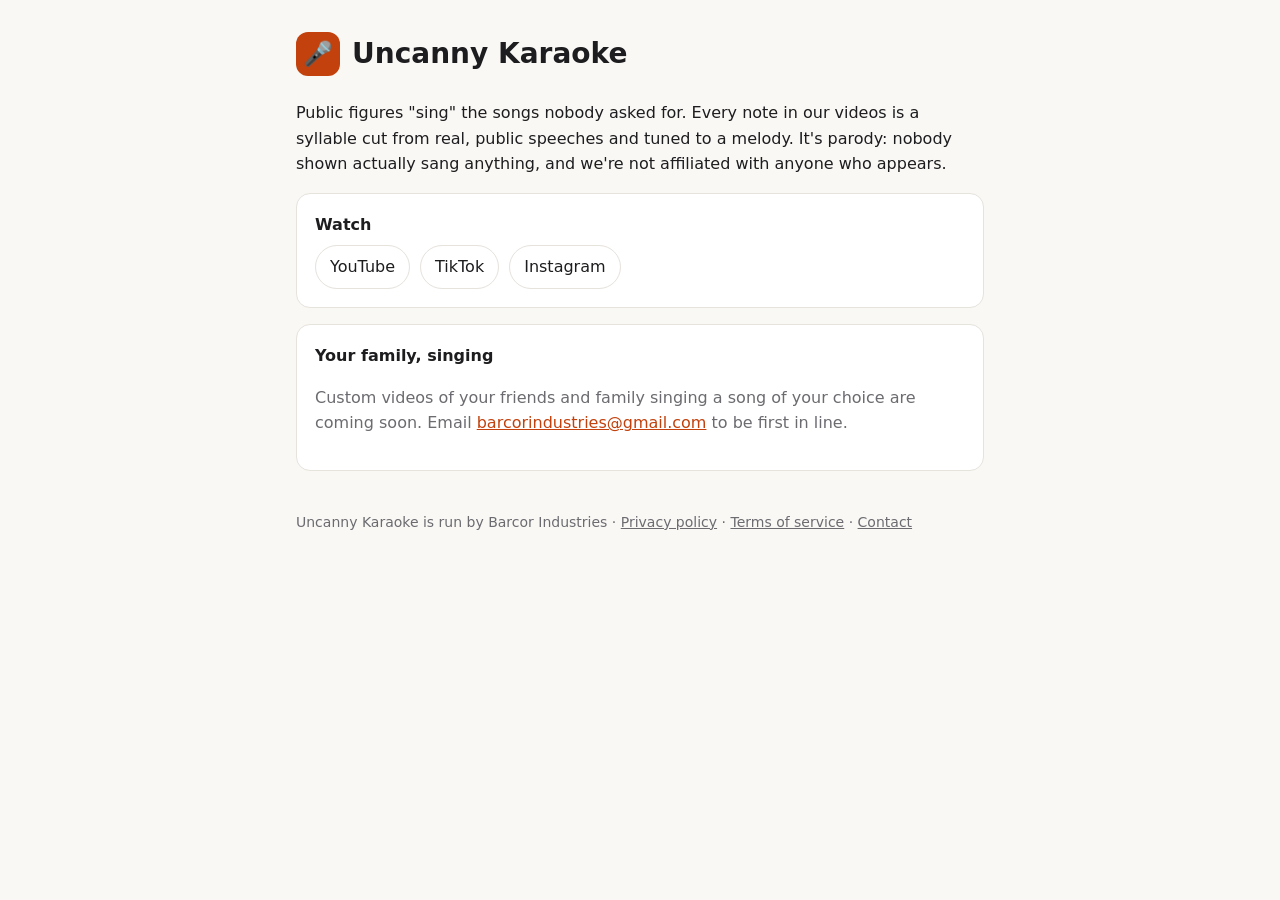
==== index.html @ 51702a39 "Uncanny Karaoke website: homepage, privacy policy, terms, sign-in return page Co-Authored-By: Claude" ====
<!doctype html>
<html lang="en">
<head>
<meta charset="utf-8">
<meta name="viewport" content="width=device-width, initial-scale=1">
<title>Uncanny Karaoke</title>
<meta name="description" content="Public figures 'sing' the songs nobody asked for. Parody music videos made from real speeches.">
<link rel="stylesheet" href="style.css">
</head>
<body>
<main>
  <header><div class="logo">🎤</div><h1>Uncanny Karaoke</h1></header>
  <p>Public figures "sing" the songs nobody asked for. Every note in our videos is a syllable cut from real,
  public speeches and tuned to a melody. It's parody: nobody shown actually sang anything, and we're not
  affiliated with anyone who appears.</p>

  <div class="card">
    <b>Watch</b>
    <div class="links">
      <a href="https://www.youtube.com/@UncannyKaraoke">YouTube</a>
      <a href="https://www.tiktok.com/@UncannyKaraoke">TikTok</a>
      <a href="https://www.instagram.com/UncannyKaraoke/">Instagram</a>
    </div>
  </div>

  <div class="card">
    <b>Your family, singing</b>
    <p class="muted">Custom videos of your friends and family singing a song of your choice are coming soon.
    Email <a href="mailto:barcorindustries@gmail.com">barcorindustries@gmail.com</a> to be first in line.</p>
  </div>

  <footer>
    Uncanny Karaoke is run by Barcor Industries ·
    <a href="privacy.html">Privacy policy</a> · <a href="terms.html">Terms of service</a> ·
    <a href="mailto:barcorindustries@gmail.com">Contact</a>
  </footer>
</main>
</body>
</html>
---- style.css ----
:root {
  --bg: #faf8f5; --card: #ffffff; --text: #1d1d1f; --muted: #6b6b70; --line: #e6e2dc; --accent: #c2410c;
}
@media (prefers-color-scheme: dark) {
  :root { --bg: #121214; --card: #1c1c20; --text: #ececee; --muted: #9a9aa2; --line: #2e2e33; --accent: #fb923c; }
}
* { box-sizing: border-box; }
body { margin: 0; background: var(--bg); color: var(--text);
       font: 16px/1.6 system-ui, -apple-system, "Segoe UI", Roboto, sans-serif; }
main { max-width: 720px; margin: 0 auto; padding: 32px 16px 48px; }
header { display: flex; align-items: center; gap: 12px; margin-bottom: 24px; }
.logo { width: 44px; height: 44px; border-radius: 12px; background: var(--accent); color: #fff;
        display: grid; place-items: center; font-size: 24px; flex: none; }
h1 { font-size: 28px; line-height: 1.2; margin: 0; }
h2 { font-size: 19px; margin: 28px 0 6px; }
a { color: var(--accent); }
.muted { color: var(--muted); }
.card { background: var(--card); border: 1px solid var(--line); border-radius: 14px; padding: 18px; margin: 16px 0; }
.links { display: flex; flex-wrap: wrap; gap: 10px; margin-top: 8px; }
.links a { text-decoration: none; padding: 8px 14px; border: 1px solid var(--line); border-radius: 999px;
           background: var(--card); color: var(--text); }
footer { margin-top: 40px; font-size: 14px; color: var(--muted); }
footer a { color: var(--muted); }
code, .url { font-family: ui-monospace, Consolas, monospace; font-size: 13px; word-break: break-all; }
.url { display: block; background: var(--bg); border: 1px solid var(--line); border-radius: 8px; padding: 10px;
       margin: 10px 0; }
button { font: inherit; padding: 10px 16px; border-radius: 10px; border: 0; background: var(--accent);
         color: #fff; font-weight: 600; cursor: pointer; }
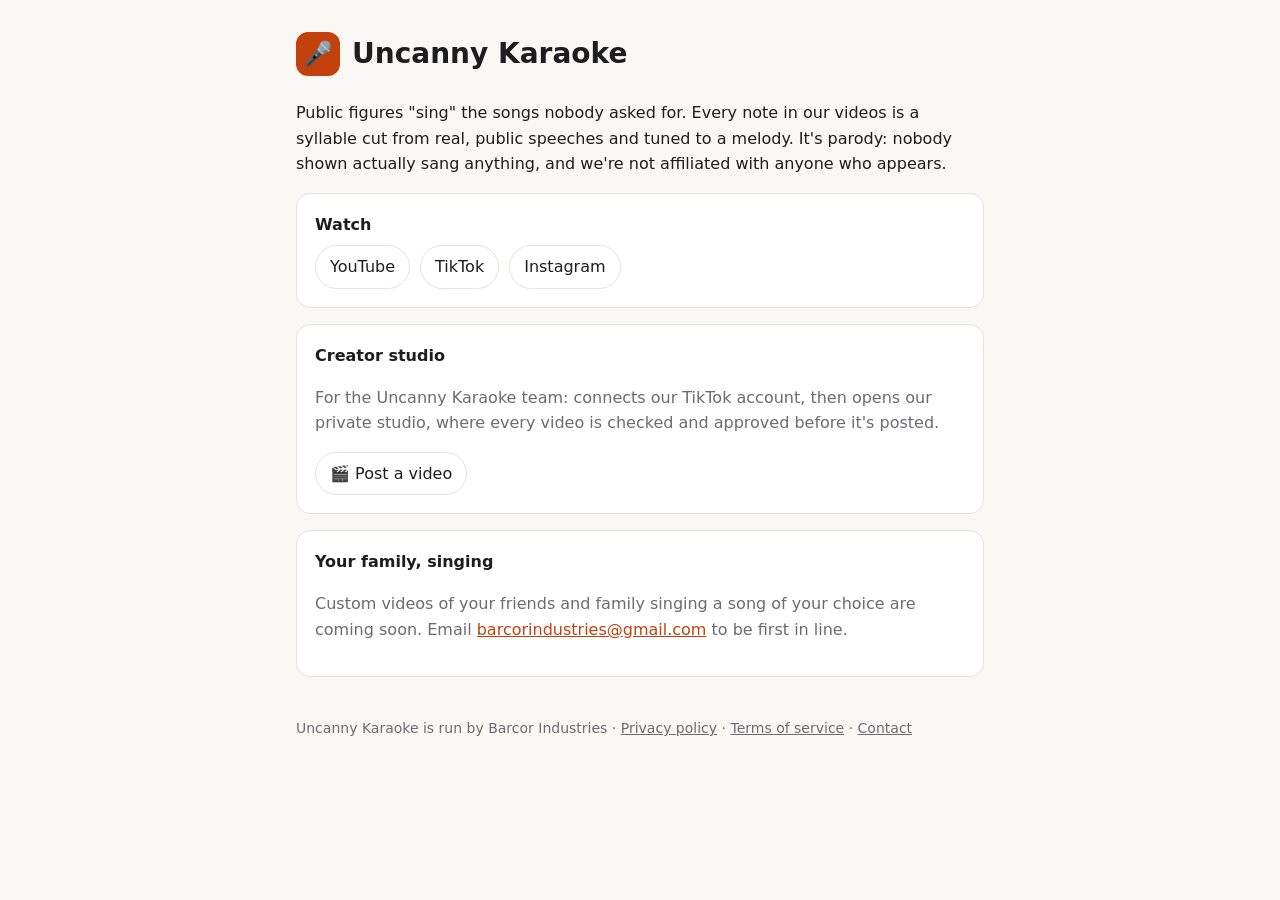
==== commit a61376ee: "Creator studio: Post a video button; callback.html sends a studio sign-in straight back to the studi" ====
--- a/index.html
+++ b/index.html
@@ -24,6 +24,15 @@
   </div>
 
   <div class="card">
+    <b>Creator studio</b>
+    <p class="muted">For the Uncanny Karaoke team: connects our TikTok account, then opens our private studio, where
+    every video is checked and approved before it's posted.</p>
+    <div class="links">
+      <a href="https://uncanny.tail05bb1b.ts.net/connect/tiktok">🎬 Post a video</a>
+    </div>
+  </div>
+
+  <div class="card">
     <b>Your family, singing</b>
     <p class="muted">Custom videos of your friends and family singing a song of your choice are coming soon.
     Email <a href="mailto:barcorindustries@gmail.com">barcorindustries@gmail.com</a> to be first in line.</p>
